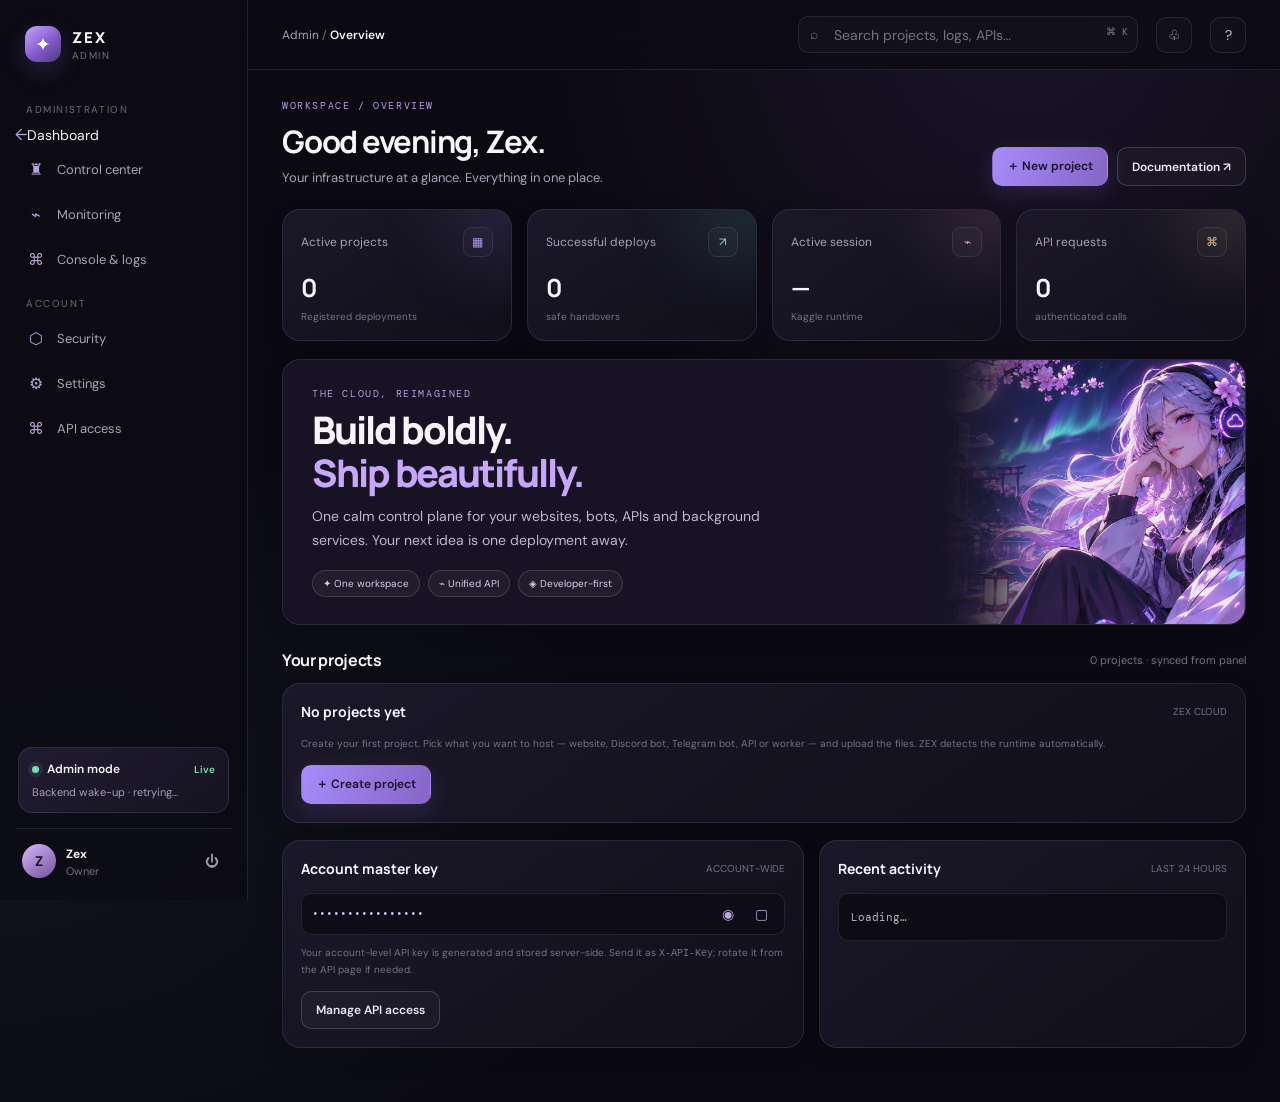
==== admin.html @ ba29adf5 "Light theme, split pages, live Render bot runtime" ====
<!doctype html>
<html lang="en">
<head>
<meta charset="utf-8"><meta name="viewport" content="width=device-width,initial-scale=1,viewport-fit=cover"><meta name="theme-color" content="#f4f8ff">
<meta name="description" content="ZEX Cloud administration.">
<title>Admin · ZEX Cloud</title>
<link rel="stylesheet" href="assets/app.css?v=20261126e"><link rel="stylesheet" href="assets/light.css?v=20261126e">
</head>
<body data-initial-page="admin">
<div class="app">
<aside class="sidebar" id="sidebar">
  <div class="brand"><div class="brand-mark">✦</div><div><strong id="brandName">ZEX</strong><small id="brandTag">ADMIN</small></div></div>
  <div class="nav-label">Administration</div>
  <nav class="nav">
    <a class="nav-link" href="dashboard.html"><span class="ico">←</span>Dashboard</a>
    <button class="active" data-page="admin"><span class="ico">♜</span>Control center</button>
    <button data-page="monitoring"><span class="ico">⌁</span>Monitoring</button>
    <button data-page="console"><span class="ico">⌘</span>Console & logs</button>
  </nav>
  <div class="nav-label">Account</div>
  <nav class="nav">
    <button data-page="security"><span class="ico">⬡</span>Security</button>
    <button data-page="settings"><span class="ico">⚙</span>Settings</button>
    <button data-page="api"><span class="ico">⌘</span>API access</button>
  </nav>
  <div class="side-bottom">
    <div class="node-card"><div class="node-top"><span class="pulse"></span> Admin mode <span id="platformStatusBadge" style="margin-left:auto;color:var(--green);font-size:10px">Live</span></div><p id="platformStatusText">Checking backend…</p></div>
    <div class="profile"><div class="avatar">Z</div><div><b style="font-size:12px">Zex</b><small>Owner</small></div><button id="logoutBtn" title="Lock / logout">⏻</button></div>
  </div>
</aside>
<main class="main">
  <header class="topbar">
    <button class="top-icon mobile-menu" id="menuBtn">☰</button>
    <div class="crumb">Admin <span style="color:var(--dim)">/</span> <b id="crumb">Control center</b></div>
    <div class="search"><span>⌕</span><input id="globalSearch" placeholder="Search projects, logs, APIs…"><kbd>⌘ K</kbd></div>
    <button class="top-icon" id="notifBtn" title="Notifications">♧</button>
    <button class="top-icon" id="helpBtn" title="Help">?</button>
  </header>
  <div id="runtimeBanner" class="runtime-banner" hidden></div>
  <div class="content" id="content"></div>
</main>
</div>
<div class="toast" id="toast"></div>
<div class="modal-backdrop" id="modalBackdrop"><div class="modal" role="dialog" aria-modal="true"><h2 id="modalTitle">Admin</h2><p id="modalDesc"></p><div id="modalBody"></div><div class="modal-actions"><button class="btn ghost" id="modalCancel">Cancel</button><button class="btn primary" id="modalSave">Continue</button></div></div></div>
<script src="assets/core.js?v=20261126e"></script>
<script src="assets/views.js?v=20261126e"></script>
<script src="assets/api.js?v=20261126e"></script>
<script src="assets/app.js?v=20261126e"></script>
</body></html>
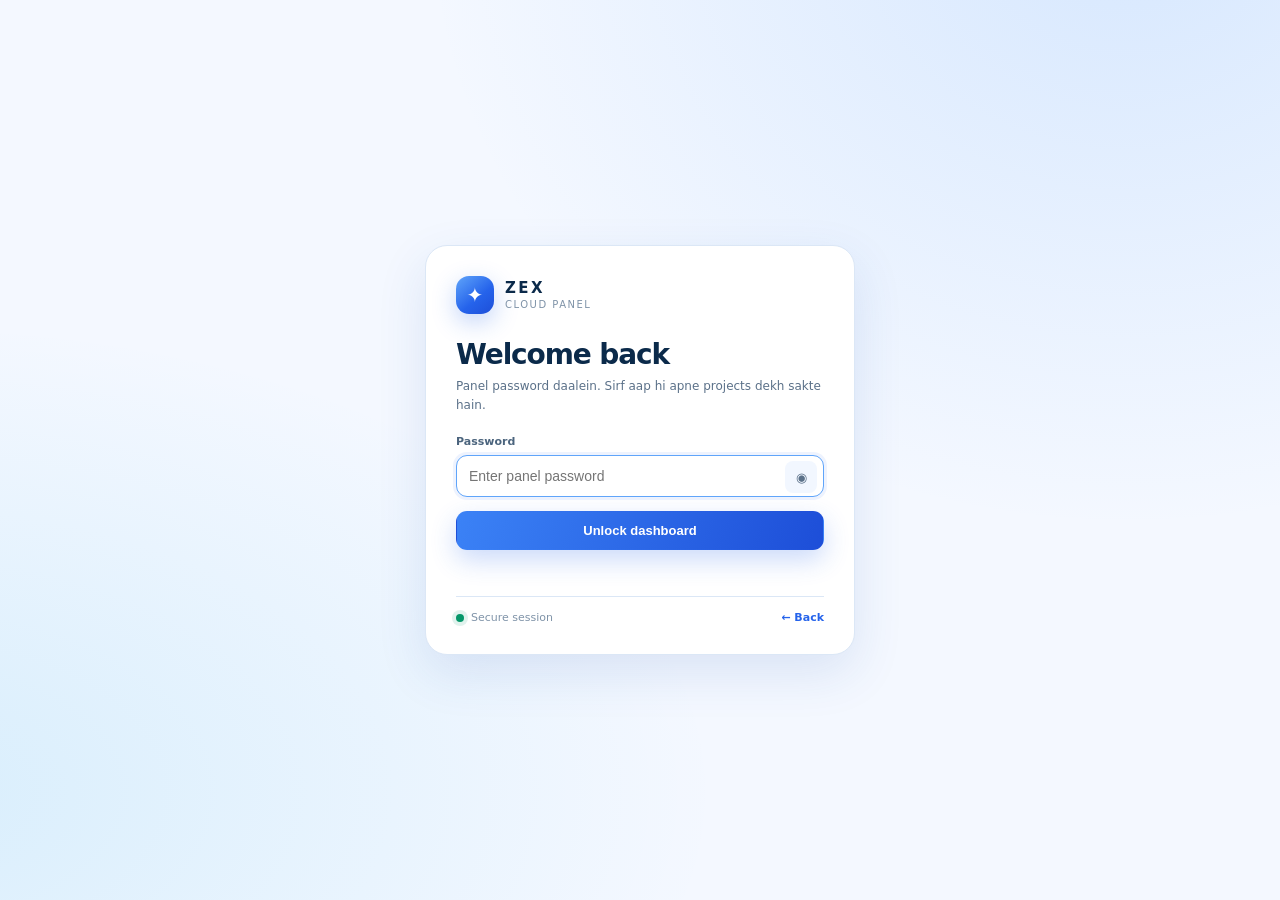
==== commit e83281f8: "Harden runtime, memory status, cache bust" ====
--- a/admin.html
+++ b/admin.html
@@ -4,7 +4,7 @@
 <meta charset="utf-8"><meta name="viewport" content="width=device-width,initial-scale=1,viewport-fit=cover"><meta name="theme-color" content="#f4f8ff">
 <meta name="description" content="ZEX Cloud administration.">
 <title>Admin · ZEX Cloud</title>
-<link rel="stylesheet" href="assets/app.css?v=20261126e"><link rel="stylesheet" href="assets/light.css?v=20261126e">
+<link rel="stylesheet" href="assets/app.css?v=20261126f"><link rel="stylesheet" href="assets/light.css?v=20261126f">
 </head>
 <body data-initial-page="admin">
 <div class="app">
@@ -42,8 +42,8 @@
 </div>
 <div class="toast" id="toast"></div>
 <div class="modal-backdrop" id="modalBackdrop"><div class="modal" role="dialog" aria-modal="true"><h2 id="modalTitle">Admin</h2><p id="modalDesc"></p><div id="modalBody"></div><div class="modal-actions"><button class="btn ghost" id="modalCancel">Cancel</button><button class="btn primary" id="modalSave">Continue</button></div></div></div>
-<script src="assets/core.js?v=20261126e"></script>
-<script src="assets/views.js?v=20261126e"></script>
-<script src="assets/api.js?v=20261126e"></script>
-<script src="assets/app.js?v=20261126e"></script>
+<script src="assets/core.js?v=20261126f"></script>
+<script src="assets/views.js?v=20261126f"></script>
+<script src="assets/api.js?v=20261126f"></script>
+<script src="assets/app.js?v=20261126f"></script>
 </body></html>
--- a/assets/light.css
+++ b/assets/light.css
@@ -0,0 +1,201 @@
+/* ZEX Cloud — clean light white + blue theme */
+:root{
+  --bg:#f4f8ff;--bg2:#ffffff;--panel:#ffffff;--panel2:#f7faff;
+  --line:#dbe7f6;--line2:#c7d9ee;
+  --text:#0f2742;--muted:#5b7189;--dim:#7f93a8;
+  --violet:#2563eb;--pink:#0ea5e9;--cyan:#0891b2;
+  --green:#059669;--amber:#d97706;--red:#dc2626;--blue:#2563eb;
+  --r:16px;--shadow:0 12px 34px rgba(30,86,170,.09);
+}
+html{scroll-behavior:smooth}
+body{
+  background:
+    radial-gradient(ellipse at 88% -10%,rgba(96,165,250,.18),transparent 42%),
+    radial-gradient(ellipse at -8% 88%,rgba(14,165,233,.10),transparent 40%),
+    var(--bg)!important;
+  color:var(--text)!important;
+}
+a{color:var(--blue)}
+.app{grid-template-columns:248px minmax(0,1fr)}
+.sidebar{
+  background:rgba(255,255,255,.94)!important;
+  border-right:1px solid var(--line)!important;
+  box-shadow:8px 0 30px rgba(37,99,235,.035);
+  backdrop-filter:blur(18px);
+}
+.brand-mark{
+  background:linear-gradient(140deg,#60a5fa,#2563eb 58%,#1d4ed8)!important;
+  box-shadow:0 8px 24px rgba(37,99,235,.28)!important;
+  color:#fff!important;
+}
+.brand strong{color:#0b2a4a!important}
+.brand small{color:#7f93a8!important}
+.nav-label{color:#8aa0b8!important}
+.nav button,.nav a.nav-link{
+  border:0!important;background:transparent!important;color:#4b647d!important;
+  padding:10px 12px;border-radius:11px;display:flex;align-items:center;gap:12px;
+  text-align:left;transition:.2s;font-size:13px;width:100%;text-decoration:none;
+}
+.nav button:hover,.nav a.nav-link:hover{background:#eef5ff!important;color:#0b3d91!important}
+.nav button.active,.nav a.nav-link.active{
+  background:linear-gradient(100deg,#e7f0ff,#f2f7ff)!important;
+  color:#1d4ed8!important;box-shadow:inset 3px 0 #2563eb!important;
+}
+.nav .ico{color:#5b8def!important}
+.nav .count{color:#1d4ed8!important;background:#e7f0ff!important;border-radius:10px;padding:1px 7px;margin-left:auto;font:11px 'DM Mono'}
+.node-card{
+  border:1px solid var(--line)!important;
+  background:linear-gradient(140deg,#f2f7ff,#ffffff)!important;
+  box-shadow:0 8px 22px rgba(37,99,235,.05);
+}
+.node-top{color:#284b6b!important}
+.node-card p{color:var(--muted)!important}
+.profile{border-top:1px solid var(--line)!important}
+.profile b{color:#0b2a4a}
+.profile small{color:var(--dim)!important}
+.profile button{color:#5b7189!important}
+.avatar{background:linear-gradient(145deg,#93c5fd,#2563eb)!important;color:#fff!important}
+.main{background:transparent}
+.topbar{
+  background:rgba(255,255,255,.9)!important;
+  border-bottom:1px solid var(--line)!important;
+  box-shadow:0 4px 18px rgba(37,99,235,.03);
+}
+.crumb{color:var(--muted)!important}
+.crumb b{color:#0b2a4a!important}
+.search input{
+  background:#fff!important;color:#0f2742!important;
+  border:1px solid var(--line)!important;
+}
+.search input::placeholder{color:#8aa0b8!important}
+.search input:focus{border-color:#93c5fd!important;box-shadow:0 0 0 3px rgba(37,99,235,.08)}
+.search span{color:#7f93a8!important}
+.search kbd{background:#eef5ff!important;color:#5b7189!important;border-color:#dbe7f6!important}
+.top-icon{background:#fff!important;color:#31567a!important;border-color:var(--line)!important}
+.top-icon:hover{background:#eef5ff!important;color:#1d4ed8!important}
+.content{color:var(--text)}
+.page-head h1{color:#0b2a4a!important}
+.page-head p{color:var(--muted)!important}
+.eyebrow{color:#2563eb!important}
+.card{
+  background:#fff!important;
+  border:1px solid var(--line)!important;
+  box-shadow:0 10px 28px rgba(30,86,170,.065)!important;
+}
+.card:hover{border-color:#c7d9ee}
+.panel-title h3,.section-head h2{color:#0b2a4a!important}
+.panel-title span,.section-head small{color:var(--dim)!important}
+.stat{background:#fff!important}
+.stat:after{opacity:.14!important}
+.stat-head{color:var(--muted)!important}
+.stat strong{color:#0b2a4a!important}
+.stat-foot{color:var(--dim)!important}
+.hero{
+  background:linear-gradient(120deg,#eaf2ff 0%,#f7fbff 58%,#e8f7ff 100%)!important;
+  border:1px solid #d7e6fb!important;
+}
+.hero h2{color:#0b2a4a!important}
+.hero h2 em{color:#2563eb!important}
+.hero p{color:#4b647d!important}
+.hero-art{
+  background-image:radial-gradient(circle at 34% 28%,#bfdbfe 0,transparent 38%),radial-gradient(circle at 76% 76%,#bae6fd 0,transparent 42%),linear-gradient(135deg,#dbeafe,#eff6ff)!important;
+  background-size:cover!important;background-position:center!important;
+  opacity:.95;
+}
+.pill{background:#fff!important;border-color:#d7e6fb!important;color:#31567a!important}
+.key-row{background:#f7faff!important;border-color:var(--line)!important}
+.key-row code{color:#1d4ed8!important}
+.key-row button{color:#5b7189!important}
+.key-note{color:var(--dim)!important}
+.key-note code{color:#1d4ed8}
+.btn{
+  background:#fff!important;color:#1d4ed8!important;
+  border:1px solid #c7d9ee!important;
+  box-shadow:0 2px 6px rgba(37,99,235,.04);
+}
+.btn:hover{background:#eef5ff!important;border-color:#93c5fd!important;color:#1d4ed8!important}
+.btn.primary{
+  background:linear-gradient(110deg,#3b82f6,#1d4ed8)!important;
+  border-color:transparent!important;color:#fff!important;
+  box-shadow:0 8px 22px rgba(37,99,235,.22)!important;
+}
+.btn.primary:hover{filter:brightness(1.06)}
+.btn.ghost{background:#fff!important;color:#31567a!important}
+.btn.danger{color:#dc2626!important;border-color:#fecaca!important;background:#fff!important}
+.btn.danger:hover{background:#fef2f2!important;border-color:#fca5a5!important}
+.tag{color:#31567a!important;background:#f2f7ff!important;border-color:#dbe7f6!important}
+.status{color:#047857!important;background:#ecfdf5!important;border-color:#a7f3d0!important}
+.project:hover{border-color:#93c5fd!important}
+.project-icon{background:#e7f0ff!important;color:#2563eb!important;border-color:#d7e6fb!important}
+.project-name{color:#0b2a4a!important}
+.project-type{color:var(--dim)!important}
+.project-meta{color:var(--muted)!important;border-color:var(--line)!important}
+.project-meta b{color:#31567a!important}
+.logs{background:#f8fbff!important;color:#284b6b!important;border-color:var(--line)!important}
+.logs .ok{color:#059669!important}
+.logs .time{color:#7f93a8!important}
+.empty{color:var(--muted)!important}
+.table th{color:#7f93a8!important;border-color:var(--line)!important}
+.table td{color:#284b6b!important;border-color:var(--line)!important}
+.table tbody tr:hover{background:#f7faff}
+.field label{color:#4b647d!important}
+.field input,.field select,.field textarea{
+  background:#fff!important;color:#0f2742!important;
+  border:1px solid #cddff5!important;
+}
+.field input::placeholder,.field textarea::placeholder{color:#9aacc0!important}
+.field input:focus,.field select:focus,.field textarea:focus{
+  border-color:#60a5fa!important;box-shadow:0 0 0 3px rgba(37,99,235,.08);
+}
+.switch{border-color:var(--line)!important;color:#284b6b!important}
+.switch input{accent-color:#2563eb!important}
+.setting h3{color:#0b2a4a!important}
+.setting p{color:var(--muted)!important}
+.modal-backdrop{background:rgba(15,39,66,.32)!important}
+.modal{background:#fff!important;border-color:#dbe7f6!important;box-shadow:0 24px 70px rgba(15,39,66,.18)!important}
+.modal h2{color:#0b2a4a!important}
+.modal p{color:var(--muted)!important}
+.toast{background:#0f2742!important;border-color:#2563eb!important;color:#fff!important}
+.endpoint{border-color:var(--line)!important;color:#284b6b}
+.method{background:#e7f0ff!important;color:#1d4ed8!important}
+.method.post{background:#ecfdf5!important;color:#047857!important}
+.method.delete{background:#fef2f2!important;color:#b91c1c!important}
+.hero-line{background:var(--line)!important}
+.hero-line{height:1px}
+.pulse{background:#059669!important;box-shadow:0 0 0 4px rgba(5,150,105,.12)!important}
+.avatar,.profile{color:var(--text)}
+
+/* live runtime additions */
+.runtime-banner{
+  display:flex;align-items:center;justify-content:space-between;gap:14px;flex-wrap:wrap;
+  margin:14px 34px 0;padding:12px 15px;border-radius:13px;font-size:12px;
+  border:1px solid #f59e0b;background:#fff8eb;color:#7c4a03;
+}
+.runtime-banner.error{border-color:#fca5a5;background:#fff1f2;color:#991b1b}
+.runtime-banner[hidden]{display:none!important}
+.runtime-banner b{font-weight:700}
+.runtime-row{
+  display:flex;align-items:center;justify-content:space-between;gap:14px;
+  padding:13px 0;border-bottom:1px solid var(--line);
+}
+.runtime-row:last-of-type{border-bottom:0}
+.runtime-main{min-width:0}
+.runtime-name{font-weight:700;color:#0b2a4a;display:flex;align-items:center;gap:8px;flex-wrap:wrap}
+.runtime-sub{font-size:11px;color:var(--muted);margin-top:4px}
+.runtime-actions{display:flex;gap:7px;flex-wrap:wrap;align-items:center}
+.runtime-actions .btn{padding:7px 10px;font-size:11px;box-shadow:none}
+.runtime-pill{
+  display:inline-flex;align-items:center;gap:5px;border-radius:20px;padding:4px 8px;
+  font-size:10px;font-weight:600;border:1px solid #dbe7f6;background:#f2f7ff;color:#31567a;
+}
+.runtime-pill.ok{background:#ecfdf5;border-color:#a7f3d0;color:#047857}
+.runtime-pill.warn{background:#fff8eb;border-color:#fcd34d;color:#92400e}
+.runtime-pill.err{background:#fff1f2;border-color:#fca5a5;color:#b91c1c}
+.runtime-pill.muted{background:#f2f7ff;border-color:#dbe7f6;color:#5b7189}
+.runtime-inline-error{font-size:11px;color:#b91c1c;background:#fff1f2;border:1px solid #fecaca;border-radius:8px;padding:6px 8px;margin-top:8px}
+.runtime-banner .runtime-actions .btn{padding:6px 10px;font-size:11px}
+@media(max-width:760px){
+  .runtime-banner{margin:12px 16px 0}
+  .runtime-row{flex-direction:column;align-items:flex-start}
+  .runtime-actions{width:100%}
+}
